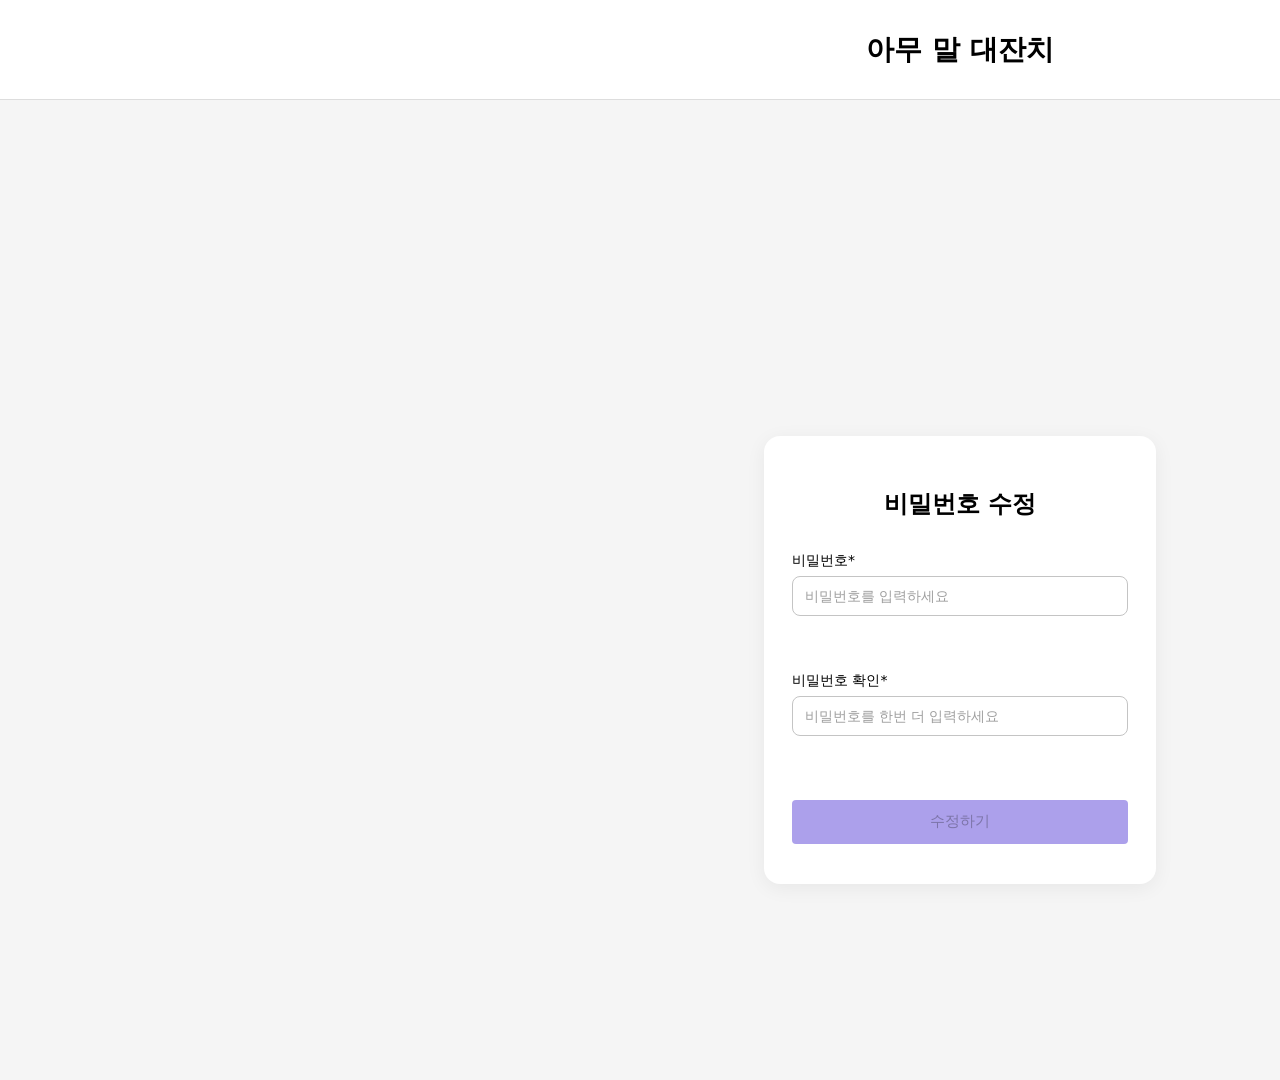
==== html/password-edit.html @ c74e1640 "add password edit, header v1 add password edit, header v1  +) dummy data" ====
<!-- html/password-edit.html -->
<!DOCTYPE html>
<html lang="ko">
  <head>
    <meta charset="UTF-8" />
    <title>비밀번호 수정 | 아무 말 대잔치</title>
    <!-- 비밀번호 수정 전용 스타일 -->
    <link rel="stylesheet" href="../css/password-edit.css" />
  </head>
  <body>
    <!-- 공통 헤더 (로그인/회원가입 제외 모든 페이지 공통) -->
    <header class="global-header">
      <h1 class="global-header-title">아무 말 대잔치</h1>

      <div class="header-profile-wrapper">
        <button
          id="header-profile-btn"
          class="header-profile-btn"
          type="button"
        >
          <img
            src="../img/dummy.png"
            alt="프로필"
            class="header-profile-img"
          />
        </button>

        <div id="profile-dropdown" class="profile-dropdown hidden">
          <button
            type="button"
            class="dropdown-item"
            data-action="edit-profile"
          >
            회원정보수정
          </button>
          <button
            type="button"
            class="dropdown-item"
            data-action="change-password"
          >
            비밀번호수정
          </button>
          <button type="button" class="dropdown-item" data-action="logout">
            로그아웃
          </button>
        </div>
      </div>
    </header>

    <main class="container">
      <section class="password-edit-wrapper form-card">
        <h2 class="page-title">비밀번호 수정</h2>

        <form id="password-edit-form" novalidate>
          <!-- 비밀번호 -->
          <div class="form-group">
            <label for="password" class="input-label">비밀번호*</label>
            <input
              id="password"
              name="password"
              type="password"
              class="input-field"
              placeholder="비밀번호를 입력하세요"
              autocomplete="new-password"
            />
            <p id="password-helper" class="input-helper"></p>
          </div>

          <!-- 비밀번호 확인 -->
          <div class="form-group">
            <label for="passwordConfirm" class="input-label">비밀번호 확인*</label>
            <input
              id="passwordConfirm"
              name="passwordConfirm"
              type="password"
              class="input-field"
              placeholder="비밀번호를 한번 더 입력하세요"
              autocomplete="new-password"
            />
            <p id="password-confirm-helper" class="input-helper"></p>
          </div>

          <!-- 수정 버튼 -->
          <button
            id="password-submit-btn"
            type="submit"
            class="primary-btn full-width"
            disabled
          >
            수정하기
          </button>
        </form>
      </section>
    </main>
    <!-- 이 페이지 전용 스크립트 -->
    <script type="module" src="../js/password-edit.js"></script>
  </body>
</html>
---- css/password-edit.css ----
/* css/password-edit.css */
@import url("./auth-common.css");
@import url("./header.css");

/* ===== 비밀번호 수정 카드 래퍼 ===== */
.password-edit-wrapper {
  /* 카드 폭 (나중에 마음대로 조정 가능) */
  width: 392px;
  /* 헤더 아래에서 적당히 떨어뜨리고, 가운데 정렬 */
  margin: 140px auto 0;

  /* form-card 공통 스타일 + 부족한 부분만 보강 */
  padding: 32px 28px 40px;
  background-color: #ffffff;
  border-radius: 16px;
  box-shadow: 0 4px 20px rgba(0, 0, 0, 0.06);

  display: flex;
  flex-direction: column;
}

/* ===== 페이지 타이틀(비밀번호 수정) ===== */
.page-title {
  font-size: 24px;
  font-weight: 700;
  text-align: center;
  margin-bottom: 32px;
}

/* ===== 폼 영역 ===== */
.form-group {
  display: flex;
  flex-direction: column;
}

/* 그룹 간 간격 */
.form-group + .form-group {
  margin-top: 24px;
}

/* 라벨 */
.input-label {
  font-size: 14px;
  font-weight: 500;
  margin-bottom: 6px;
}

/* 인풋 (기본은 common.css 의 .input-field 사용) */
.input-field {
  width: 100%;
  height: 40px;
  padding: 0 12px;
  border-radius: 8px;
  border: 1px solid #c4c4c4;
  font-size: 14px;
  outline: none;
}

.input-field::placeholder {
  color: #9f9f9f;
}

.input-field:focus {
  border-color: #7f6aee;
}

/* helper 텍스트 (에러/안내) */
.input-helper {
  margin-top: 4px;
  font-size: 12px;
  color: #ff4d4f; /* 기본은 에러색 */
  min-height: 16px; /* 글자 없어도 레이아웃 유지 */
}

/* ===== 버튼 ===== */
.full-width {
  width: 100%;
}

/* 폼 하단 버튼 위 여백 */
#password-submit-btn {
  margin-top: 32px;
}

/* 비활성화 버튼 색상: ACAAEB */
.primary-btn:disabled {
  background-color: #aca0eb;
  cursor: default;
}

/* 활성화 버튼 색상: 7F6AEE */
.primary-btn:not(:disabled) {
  background-color: #7f6aee;
}

/* ===== 토스트 메세지 ===== */
.toast {
  position: fixed;
  left: 50%;
  bottom: 40px;
  transform: translateX(-50%);
  background-color: rgba(0, 0, 0, 0.85);
  color: #ffffff;
  padding: 12px 24px;
  border-radius: 24px;
  font-size: 14px;
  z-index: 2000;
  opacity: 0;
  pointer-events: none;
  transition: opacity 0.25s ease-in-out;
}

.toast.show {
  opacity: 1;
}

.hidden {
  display: none;
}
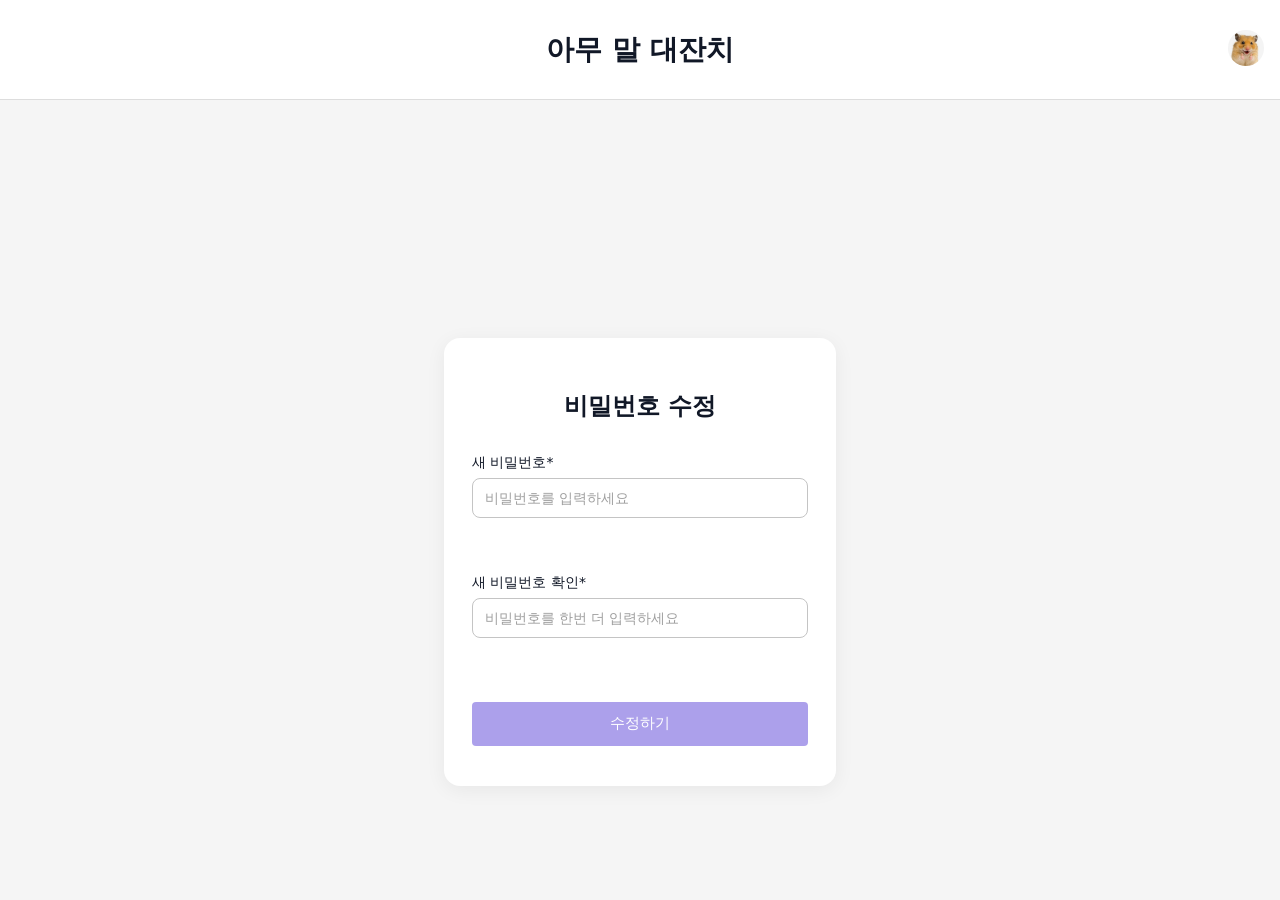
==== commit 836eac8c: "8주차 과제 v1 8주차 과제 v1" ====
--- a/html/password-edit.html
+++ b/html/password-edit.html
@@ -54,7 +54,7 @@
         <form id="password-edit-form" novalidate>
           <!-- 비밀번호 -->
           <div class="form-group">
-            <label for="password" class="input-label">비밀번호*</label>
+            <label for="password" class="input-label">새 비밀번호*</label>
             <input
               id="password"
               name="password"
@@ -68,7 +68,7 @@
 
           <!-- 비밀번호 확인 -->
           <div class="form-group">
-            <label for="passwordConfirm" class="input-label">비밀번호 확인*</label>
+            <label for="passwordConfirm" class="input-label">새 비밀번호 확인*</label>
             <input
               id="passwordConfirm"
               name="passwordConfirm"
@@ -92,6 +92,10 @@
         </form>
       </section>
     </main>
+
+    <!-- ⭐ 여기 토스트 추가됨 -->
+    <div id="toast" class="toast hidden"></div>
+
     <!-- 이 페이지 전용 스크립트 -->
     <script type="module" src="../js/password-edit.js"></script>
   </body>
--- a/css/password-edit.css
+++ b/css/password-edit.css
@@ -4,12 +4,9 @@
 
 /* ===== 비밀번호 수정 카드 래퍼 ===== */
 .password-edit-wrapper {
-  /* 카드 폭 (나중에 마음대로 조정 가능) */
-  width: 392px;
-  /* 헤더 아래에서 적당히 떨어뜨리고, 가운데 정렬 */
+  width: 100%;
+  max-width: 392px;
   margin: 140px auto 0;
-
-  /* form-card 공통 스타일 + 부족한 부분만 보강 */
   padding: 32px 28px 40px;
   background-color: #ffffff;
   border-radius: 16px;
@@ -45,7 +42,7 @@
   margin-bottom: 6px;
 }
 
-/* 인풋 (기본은 common.css 의 .input-field 사용) */
+/* 인풋 */
 .input-field {
   width: 100%;
   height: 40px;
@@ -64,12 +61,12 @@
   border-color: #7f6aee;
 }
 
-/* helper 텍스트 (에러/안내) */
+/* helper 텍스트 */
 .input-helper {
   margin-top: 4px;
   font-size: 12px;
-  color: #ff4d4f; /* 기본은 에러색 */
-  min-height: 16px; /* 글자 없어도 레이아웃 유지 */
+  color: #ff4d4f;
+  min-height: 16px;
 }
 
 /* ===== 버튼 ===== */
@@ -82,18 +79,7 @@
   margin-top: 32px;
 }
 
-/* 비활성화 버튼 색상: ACAAEB */
-.primary-btn:disabled {
-  background-color: #aca0eb;
-  cursor: default;
-}
-
-/* 활성화 버튼 색상: 7F6AEE */
-.primary-btn:not(:disabled) {
-  background-color: #7f6aee;
-}
-
-/* ===== 토스트 메세지 ===== */
+/* disabled 스타일은 auth-common의 primary-btn.disabled와 동일하게 동작 */
 .toast {
   position: fixed;
   left: 50%;
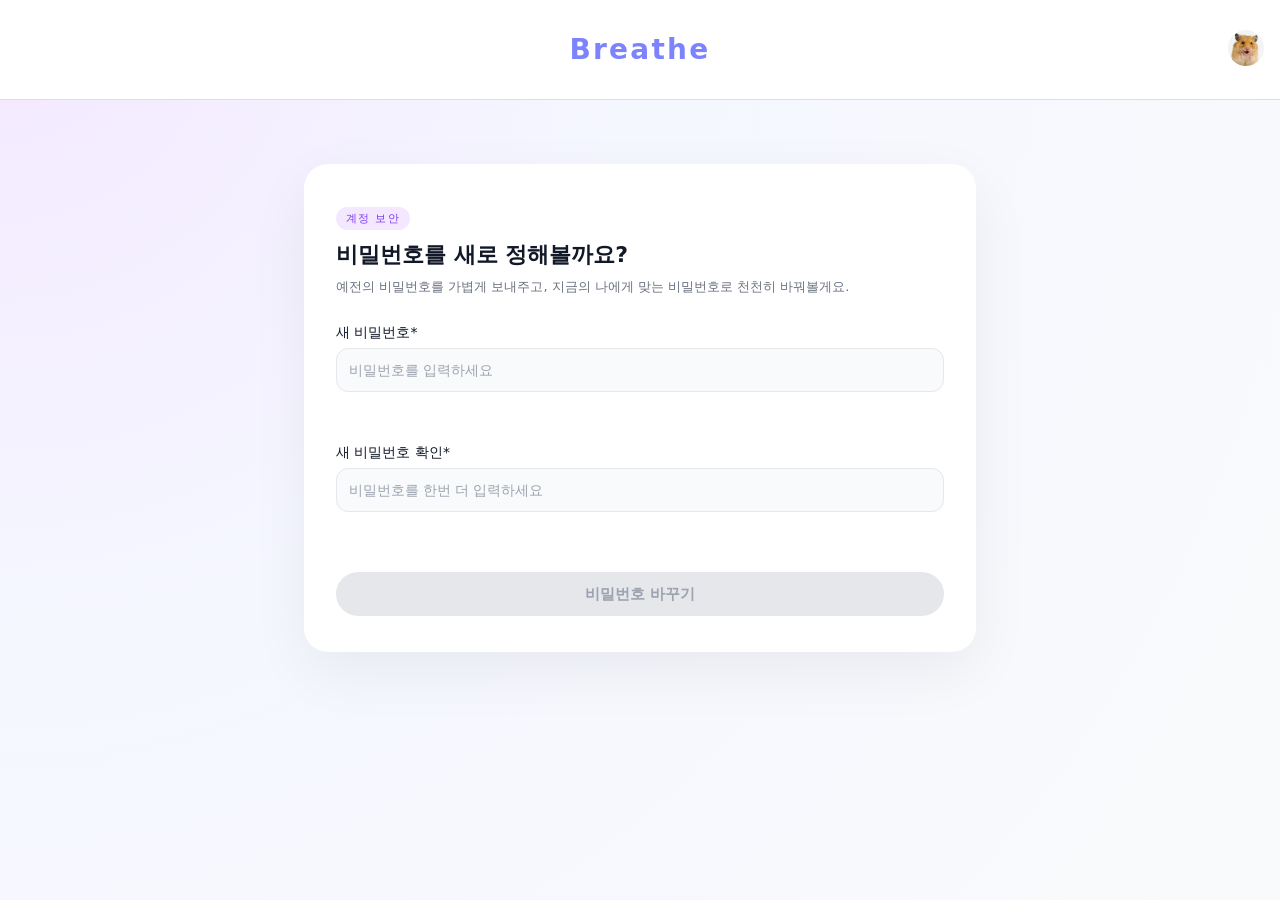
==== commit cb3664d9: "fix html, css fix html, css" ====
--- a/html/password-edit.html
+++ b/html/password-edit.html
@@ -1,17 +1,17 @@
-<!-- html/password-edit.html -->
 <!DOCTYPE html>
 <html lang="ko">
   <head>
     <meta charset="UTF-8" />
-    <title>비밀번호 수정 | 아무 말 대잔치</title>
+    <title>비밀번호 수정 | Breathe</title>
     <!-- 비밀번호 수정 전용 스타일 -->
+     <link rel="stylesheet" href="../css/common.css" />
     <link rel="stylesheet" href="../css/password-edit.css" />
+    <link rel="stylesheet" href="../css/header.css" />
   </head>
   <body>
-    <!-- 공통 헤더 (로그인/회원가입 제외 모든 페이지 공통) -->
+    <!-- 공통 헤더 -->
     <header class="global-header">
-      <h1 class="global-header-title">아무 말 대잔치</h1>
-
+      <h1 class="global-header-title">Breathe</h1>
       <div class="header-profile-wrapper">
         <button
           id="header-profile-btn"
@@ -46,52 +46,57 @@
         </div>
       </div>
     </header>
+    
+    <main class="profile-edit-page password-edit-page">
+  <section class="profile-card">
+    <p class="page-badge">계정 보안</p>
+    <h2 class="page-title">비밀번호를 새로 정해볼까요?</h2>
+    <p class="page-subtitle">
+      예전의 비밀번호를 가볍게 보내주고, 지금의 나에게 맞는 비밀번호로 천천히 바꿔볼게요.
+    </p>
 
-    <main class="container">
-      <section class="password-edit-wrapper form-card">
-        <h2 class="page-title">비밀번호 수정</h2>
+    <form id="password-edit-form" novalidate>
+      <!-- 비밀번호 -->
+      <div class="form-group">
+        <label for="password" class="input-label">새 비밀번호*</label>
+        <input
+          id="password"
+          name="password"
+          type="password"
+          class="input-field"
+          placeholder="비밀번호를 입력하세요"
+          autocomplete="new-password"
+        />
+        <p id="password-helper" class="input-helper"></p>
+      </div>
 
-        <form id="password-edit-form" novalidate>
-          <!-- 비밀번호 -->
-          <div class="form-group">
-            <label for="password" class="input-label">새 비밀번호*</label>
-            <input
-              id="password"
-              name="password"
-              type="password"
-              class="input-field"
-              placeholder="비밀번호를 입력하세요"
-              autocomplete="new-password"
-            />
-            <p id="password-helper" class="input-helper"></p>
-          </div>
+      <!-- 비밀번호 확인 -->
+      <div class="form-group">
+        <label for="passwordConfirm" class="input-label">새 비밀번호 확인*</label>
+        <input
+          id="passwordConfirm"
+          name="passwordConfirm"
+          type="password"
+          class="input-field"
+          placeholder="비밀번호를 한번 더 입력하세요"
+          autocomplete="new-password"
+        />
+        <p id="password-confirm-helper" class="input-helper"></p>
+      </div>
 
-          <!-- 비밀번호 확인 -->
-          <div class="form-group">
-            <label for="passwordConfirm" class="input-label">새 비밀번호 확인*</label>
-            <input
-              id="passwordConfirm"
-              name="passwordConfirm"
-              type="password"
-              class="input-field"
-              placeholder="비밀번호를 한번 더 입력하세요"
-              autocomplete="new-password"
-            />
-            <p id="password-confirm-helper" class="input-helper"></p>
-          </div>
+      <!-- 수정 버튼 -->
+      <button
+        id="password-submit-btn"
+        type="submit"
+        class="primary-btn full-width"
+        disabled
+      >
+        비밀번호 바꾸기
+      </button>
+    </form>
+  </section>
+</main>
 
-          <!-- 수정 버튼 -->
-          <button
-            id="password-submit-btn"
-            type="submit"
-            class="primary-btn full-width"
-            disabled
-          >
-            수정하기
-          </button>
-        </form>
-      </section>
-    </main>
 
     <!-- ⭐ 여기 토스트 추가됨 -->
     <div id="toast" class="toast hidden"></div>
--- a/css/common.css
+++ b/css/common.css
@@ -0,0 +1,19 @@
+.toast {
+  position: fixed;
+  bottom: 20px;
+  left: 50%;
+  transform: translateX(-50%);
+  padding: 12px 18px;
+  background: rgba(0, 0, 0, 0.85);
+  color: #fff;
+  font-size: 14px;
+  border-radius: 8px;
+  z-index: 9999;
+  opacity: 1;
+  transition: opacity 0.2s ease-in-out;
+}
+
+.toast.hidden {
+  opacity: 0;
+  pointer-events: none;
+}
--- a/css/password-edit.css
+++ b/css/password-edit.css
@@ -1,105 +1,136 @@
-/* css/password-edit.css */
+@import url("./header.css");
 @import url("./auth-common.css");
-@import url("./header.css");
 
-/* ===== 비밀번호 수정 카드 래퍼 ===== */
-.password-edit-wrapper {
-  width: 100%;
-  max-width: 392px;
-  margin: 140px auto 0;
-  padding: 32px 28px 40px;
-  background-color: #ffffff;
-  border-radius: 16px;
-  box-shadow: 0 4px 20px rgba(0, 0, 0, 0.06);
-
-  display: flex;
-  flex-direction: column;
+/* 페이지 배경 (프로필 수정이랑 동일 느낌) */
+body {
+  margin: 0;
+  padding: 0;
+  font-family: "Pretendard", -apple-system, BlinkMacSystemFont, system-ui,
+    sans-serif;
+  background: radial-gradient(circle at top left, #f3e8ff 0, #f5f7ff 40%, #f9fafb 100%);
+  color: #111827;
 }
 
-/* ===== 페이지 타이틀(비밀번호 수정) ===== */
-.page-title {
-  font-size: 24px;
-  font-weight: 700;
-  text-align: center;
-  margin-bottom: 32px;
+/* 공통 페이지 래퍼 – 프로필 수정과 쌍둥이 */
+.profile-edit-page {
+  width: 100%;
+  max-width: 720px;
+  margin: 64px auto 96px;
+  padding: 0 24px 40px;
+  box-sizing: border-box;
 }
 
-/* ===== 폼 영역 ===== */
+/* 카드 – 흰 박스 */
+.profile-card {
+  background: #ffffff;
+  border-radius: 24px;
+  padding: 32px 32px 36px;
+  box-sizing: border-box;
+  box-shadow: 0 20px 60px rgba(15, 23, 42, 0.06);
+}
+
+/* 상단 뱃지 / 타이틀 / 서브텍스트 */
+.page-badge {
+  display: inline-flex;
+  align-items: center;
+  justify-content: center;
+  padding: 4px 10px;
+  border-radius: 999px;
+  font-size: 11px;
+  font-weight: 500;
+  letter-spacing: 0.12em;
+  text-transform: uppercase;
+  color: #7c3aed;
+  background: #f3e8ff;
+  margin-bottom: 10px;
+}
+
+.page-title {
+  font-size: 22px;
+  font-weight: 700;
+  margin: 0 0 8px;
+}
+
+.page-subtitle {
+  margin: 0 0 28px;
+  font-size: 13px;
+  color: #6b7280;
+}
+
+/* 폼 그룹 구조 (프로필 수정과 동일 스타일) */
 .form-group {
   display: flex;
   flex-direction: column;
 }
 
-/* 그룹 간 간격 */
 .form-group + .form-group {
-  margin-top: 24px;
+  margin-top: 20px;
 }
 
-/* 라벨 */
 .input-label {
   font-size: 14px;
   font-weight: 500;
   margin-bottom: 6px;
 }
 
-/* 인풋 */
 .input-field {
   width: 100%;
-  height: 40px;
+  height: 44px;
   padding: 0 12px;
-  border-radius: 8px;
-  border: 1px solid #c4c4c4;
+  border-radius: 12px;
+  border: 1px solid #e5e7eb;
   font-size: 14px;
   outline: none;
+  box-sizing: border-box;
+  background-color: #f9fafb;
 }
 
 .input-field::placeholder {
-  color: #9f9f9f;
+  color: #9ca3af;
 }
 
 .input-field:focus {
-  border-color: #7f6aee;
+  border-color: #a78bfa;
+  background-color: #ffffff;
 }
 
 /* helper 텍스트 */
 .input-helper {
   margin-top: 4px;
   font-size: 12px;
-  color: #ff4d4f;
+  color: #f97373; /* 에러 시 */
   min-height: 16px;
 }
 
-/* ===== 버튼 ===== */
+/* 버튼 – 프로필 수정과 같은 톤 */
 .full-width {
   width: 100%;
 }
 
-/* 폼 하단 버튼 위 여백 */
 #password-submit-btn {
-  margin-top: 32px;
+  margin-top: 28px;
+  height: 44px;
+  border-radius: 999px;
+  border: none;
+  background: #a78bfa;
+  color: #ffffff;
+  font-size: 15px;
+  font-weight: 600;
+  cursor: pointer;
+  box-shadow: 0 14px 30px rgba(129, 140, 248, 0.35);
+  transition: background 0.2s ease, transform 0.08s ease,
+    box-shadow 0.2s ease;
 }
 
-/* disabled 스타일은 auth-common의 primary-btn.disabled와 동일하게 동작 */
-.toast {
-  position: fixed;
-  left: 50%;
-  bottom: 40px;
-  transform: translateX(-50%);
-  background-color: rgba(0, 0, 0, 0.85);
-  color: #ffffff;
-  padding: 12px 24px;
-  border-radius: 24px;
-  font-size: 14px;
-  z-index: 2000;
-  opacity: 0;
-  pointer-events: none;
-  transition: opacity 0.25s ease-in-out;
+#password-submit-btn:hover:not(:disabled) {
+  background: #8b5cf6;
+  transform: translateY(-1px);
+  box-shadow: 0 18px 40px rgba(129, 140, 248, 0.45);
 }
 
-.toast.show {
-  opacity: 1;
+#password-submit-btn:disabled {
+  background: #e5e7eb;
+  color: #9ca3af;
+  box-shadow: none;
+  cursor: not-allowed;
 }
-
-.hidden {
-  display: none;
-}
--- a/css/header.css
+++ b/css/header.css
@@ -0,0 +1,78 @@
+.global-header {
+  width: 100%;
+  height: 100px;
+  border-bottom: 1px solid #dddddd;
+  display: flex;
+  align-items: center;
+  justify-content: center;
+  position: relative;
+  background-color: #ffffff;
+  box-sizing: border-box;
+  padding: 0 16px;
+}
+
+.global-header-title {
+  font-size: 28px;
+  font-weight: 700;
+  margin: 0;
+  letter-spacing: 0.08em;
+  color: #7c83fd; /* Breathe 보라 컬러 */
+}
+
+/* 우측 프로필 버튼 */
+.header-profile-wrapper {
+  position: absolute;
+  right: 16px;
+  top: 50%;
+  transform: translateY(-50%);
+}
+
+.header-profile-btn {
+  width: 36px;
+  height: 36px;
+  border-radius: 50%;
+  border: none;
+  padding: 0;
+  background: #cccccc;
+  overflow: hidden;
+  cursor: pointer;
+}
+
+.header-profile-img {
+  width: 100%;
+  height: 100%;
+  object-fit: cover;
+}
+
+/* 드롭다운 */
+.profile-dropdown {
+  position: absolute;
+  right: 0;
+  margin-top: 8px;
+  width: 160px;
+  background: #ffffff;
+  border-radius: 12px;
+  box-shadow: 0 4px 10px rgba(0, 0, 0, 0.08);
+  padding: 8px 0;
+  box-sizing: border-box;
+  z-index: 100;
+}
+
+.dropdown-item {
+  width: 100%;
+  padding: 10px 16px;
+  border: none;
+  background: transparent;
+  font-size: 14px;
+  text-align: left;
+  cursor: pointer;
+}
+
+/* 요구사항: hover 시 배경색 #E9E9E9 */
+.dropdown-item:hover {
+  background-color: #e9e9e9;
+}
+
+.hidden {
+  display: none;
+}
